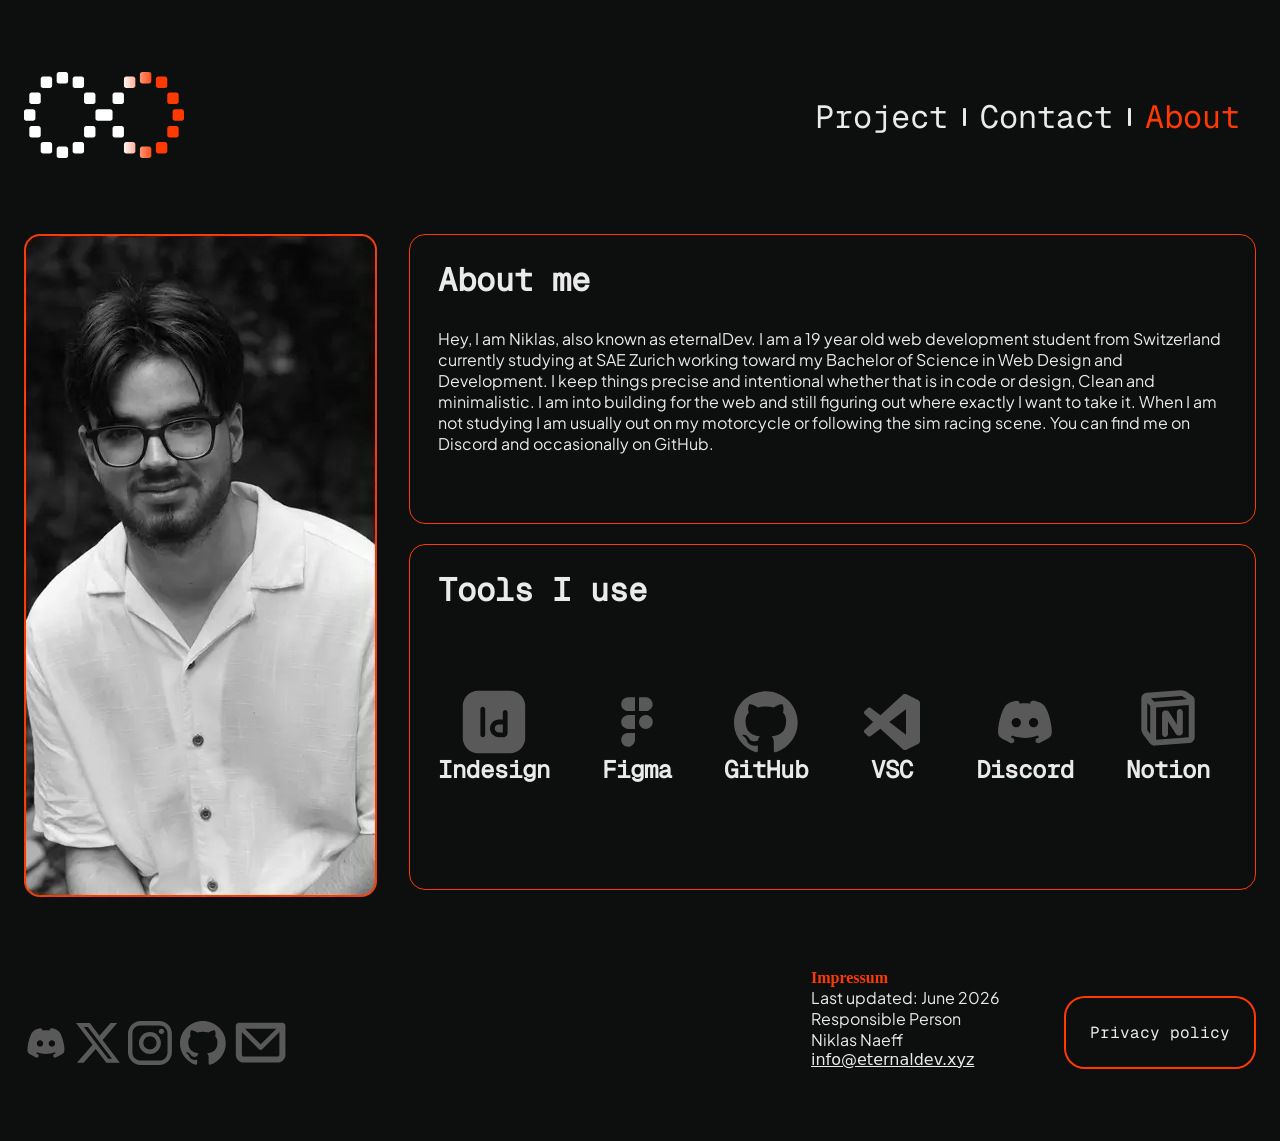
==== about-page.html @ a202dce9 "Refactor privacy policy and project pages with updated icons and improved structure - Updated privac" ====
<!DOCTYPE html>
<html lang="en">
<head>
  <meta charset="UTF-8">
  <meta name="viewport" content="width=device-width, initial-scale=1.0">
  <title>About</title>
  <meta name="About page about eternalDev" content="A about page about eternal, a web developer in Switzerland.">
  <link rel="stylesheet" href="css/base.css">
  <link rel="stylesheet" href="css/components.css">
  <link rel="stylesheet" href="css/page-about.css">
  <link rel="icon" type="image/svg+xml" href="assets/logo/fav_icon_dark.svg">
</head>
<body>
      <header>
        <a href="index.html" aria-label="Home Button" id="eternal-logo">
            <img aria-hidden="true" fetchpriority="high" sizes="5rem" class="eternal-logo" src="assets/logo/logo_eternaldev.svg" alt="Logo von eternaldev">
        </a>
        <nav>
            <ul id="main-navigation">
                <li class="navigation-btn" id="hometext-btn"><a href="index.html">Home</a></li>
                <li class="navigation-btn"> <a href="project-page.html">Project</a></li>
                <li class="navigation-btn"> <a href="contact-page.html">Contact</a></li>
                <li class="navigation-btn"> <a id="nav-active-btn" href="about-page.html">About</a></li>
            </ul>
        </nav>
      </header>

      <main>
        
        <section class="hero">

          <picture class="about-pic-desktop">
            <source srcset="assets/about_me/portfolio-square.webp" type="image/webp">
            <img src="assets/about_me/portfolio-square.png" alt="Portfolio picture of Niklas Naeff">
          </picture>

          <div class="text-icon-frame">
            <article class="about-frames">
              <h1>About me</h1>

              <picture class="about-pic-frame">
                <source media="(min-width: 804px)" type="image/webp"
                        srcset="assets/about_me/portfolio-mobile-1364.webp">
                <source type="image/webp"
                        srcset="assets/about_me/portfolio-mobile-682.webp">
                <source media="(min-width: 804px)" type="image/png"
                        srcset="assets/about_me/portfolio-mobile-1364.png">
                <img class="mobile-portfolio-pic"
                    src="assets/about_me/portfolio-mobile-682.png"
                    width="342" height="263"
                    alt="Portfolio picture of Niklas Naeff">
              </picture>

              <p>Hey, I am Niklas, also known as eternalDev. I am a 19 year old web development student from Switzerland currently studying at SAE Zurich working toward my Bachelor of Science in Web Design and Development. I keep things precise and intentional whether that is in code or design, Clean and minimalistic. I am into building for the web and still figuring out where exactly I want to take it. When I am not studying I am usually out on my motorcycle or following the sim racing scene. You can find me on Discord and occasionally on GitHub.</p>
            </article>
            <article class="about-frames">
              <h1 id="tools-i-use">Tools I use</h1>
              <div class="carousel" tabindex="-1">
                <div class="tool-container">
                    <div class="tool-frame">
                      <img src="assets/Icons/indesign_logo.svg" alt="" class="tools">
                      <h2>Indesign</h2>
                    </div>
                    <div class="tool-frame">
                      <img src="assets/Icons/figma_icon.svg" alt="" class="tools">
                      <h2>Figma</h2>
                    </div>
  
                    <div class="tool-frame">
                      <img src="assets/Icons/Github_Icon.svg" alt="" class="tools">
                      <h2>GitHub</h2>
                    </div>
                    <div class="tool-frame">
                      <img src="assets/Icons/vs code.svg" alt="" class="tools">
                      <h2>VSC</h2>
                    </div>
  
                    <div class="tool-frame">
                      <img src="assets/Icons/discord_icon.svg" alt="" class="tools">
                      <h2>Discord</h2>
                    </div>
                    <div class="tool-frame">
                      <img src="assets/Icons/Notion_Icon.svg" alt="" class="tools">
                      <h2>Notion</h2>
                    </div>

                    <div class="tool-frame">
                      <img src="assets/Icons/claude_icon.svg" alt="" class="tools">
                      <h2>Claude</h2>
                    </div>
                </div>
                  
                  
                 <div class="tool-container" id="tool-container-animation">
                    <div class="tool-frame">
                      <img src="assets/Icons/indesign_logo.svg" alt="" class="tools">
                      <h2>Indesign</h2>
                    </div>
                    <div class="tool-frame">
                      <img src="assets/Icons/figma_icon.svg" alt="" class="tools">
                      <h2>Figma</h2>
                    </div>
  
                    <div class="tool-frame">
                      <img src="assets/Icons/Github_Icon.svg" alt="" class="tools">
                      <h2>GitHub</h2>
                    </div>
                    <div class="tool-frame">
                      <img src="assets/Icons/vs code.svg" alt="" class="tools">
                      <h2>VSC</h2>
                    </div>
  
                    <div class="tool-frame">
                      <img src="assets/Icons/discord_icon.svg" alt="" class="tools">
                      <h2>Discord</h2>
                    </div>
                    <div class="tool-frame">
                      <img src="assets/Icons/Notion_Icon.svg" alt="" class="tools">
                      <h2>Notion</h2>
                    </div>

                    <div class="tool-frame">
                      <img src="assets/Icons/claude_icon.svg" alt="" class="tools">
                      <h2>Claude</h2>
                    </div>

              </div>
            </article>
          </div>
        </section>
      </main>

    <footer>
        <div class="icon-container"">
            <a target="_blank" href="https://discord.gg/aXktXPrN7G">
                <img src="assets/Icons/discord_icon.svg" alt="Icon from Discord" class="icon">
            </a>
            <a target="_blank" href="https://x.com/eternalDevxyz">    
                <img src="assets/Icons/twitter_icon.svg" alt="icon from twitter" class="icon">
            </a>
            <a target="_blank" href="https://www.instagram.com/eternaldev.xyz/">
                <img src="assets/Icons/insta_Icon.svg" alt="Icon from Instagram" class="icon">
            </a>
            <a target="_blank" href="https://github.com/eternalDevxyz?tab=repositories">
                <img src="assets/Icons/Github_Icon.svg" alt="Icon from Github" class="icon">
            </a>
            <a target="_blank" href="mailto:info@eternaldev.xyz">
                <img src="assets/Icons/E-mail_Icon.svg" alt="Icon for E-mails" class="icon">
            </a>
        </div>

        <div class="footer-legal-container">
            <section class="impressum">
                <h2 class="orange-text impressum">Impressum</h2>
                    <p class="impressum">Last updated: June 2026</p>
                    <p class="impressum">Responsible Person</p>
                    <p class="impressum">Niklas Naeff</p>
                    <a class="email-link impressum" href="mailto:info@eternaldev.xyz">info@eternaldev.xyz</a>
            </section>
            <a href="privacy-policy.html" class="cta">Privacy policy</a>
        </div>
    </footer>
</body>
</html>
---- css/base.css ----
/* Small Reset */
*::before,
*::after,
* {
  box-sizing: border-box;
  margin: 0;
  padding: 0;
}

a,
button {
  user-select: none;
  color: inherit;
  text-decoration: none;
}

body {
  display: flex;
  flex-direction: column;
  gap: 4.5rem;
  margin-top: 4.5rem;
  margin-bottom: 4.5rem;
  max-width: 1384px;
  margin-inline: auto;
  padding-inline: 24px;
  background: var(--color-bg);
  font-family: system-ui, sans-serif;
}

:root {
  --color-bg: #0d0e0e;
  --color-white: #eaeaea;
  --color-orange: #fe3a00;
  --color-lightblack: #121313;
  --color-blue: #1e90ff;
  --color-green: #5f9ea0;
}

@font-face {
  font-family: "geistmono";
  src: url("../assets/fonts/GeistMono-Regular.ttf") format("truetype");
  font-weight: 400;
  font-style: normal;
  font-display: swap;
}

@font-face {
  font-family: "plusjakartasans";
  src: url("../assets/fonts/PlusJakartaSans-Regular.ttf") format("truetype");
  font-weight: 400;
  font-style: normal;
  font-display: swap;
}

label {
  color: white;
}

main {
  display: flex;
  flex-direction: column;
  gap: 4.5rem;
}

h1,
h2,
h3,
h4 {
  font-family: "geistmono", "monospace";
  color: var(--color-white);
}

p {
  font-family: "plusjakartasans", "Segoe UI";
  color: var(--color-white);
  font-size: 1rem;
}

h1 {
  font-size: 2rem;
}

h2 {
  font-size: 1.5rem;
}

h3 {
  font-size: 1rem;
}

.orange-text {
  color: var(--color-orange);
}

.white-text {
  color: var(--color-white);
}

/* media queries */

@media (max-width: 692px) {
  body {
    margin-top: 0;
  }
}
---- css/components.css ----
/* components */

/* call to action button */
.cta {
  display: flex;
  padding: 1.5rem;
  min-height: 44px;
  flex-direction: column;
  justify-content: center;
  align-items: center;
  gap: 0.625rem;
  border-radius: 20.8px;
  border: 2px solid var(--Orange, #fe3a00);
  color: var(--white, #eaeaea);
  text-align: center;
  text-decoration: none;
  font-family: "geistmono", "monospace";
  cursor: pointer;
}

.cta:hover {
  background: #fe3a004d;
}

.button-right {
  align-self: flex-end;
}

/* project-buttons */

.project-radio-btn {
  position: absolute;
  opacity: 0;
  width: 1px;
  height: 1px;
  pointer-events: none;
}

.project-dev-btn {
  display: flex;
  justify-content: center;
  align-items: center;
  padding: 0.6em 1.25em;
  min-width: 106px;
  max-width: 159px;
  min-height: 35px;
  max-height: 45px;
  border-radius: 16px;
  border: 1px solid var(--color-orange);
  background: var(--color-lightblack);
  color: var(--color-white);
  font-family: "geistmono", "monospace";
  font-size: clamp(0.625rem, 2vw, 1rem);
  cursor: pointer;
  user-select: none;
}

.project-dev-btn:hover {
  color: var(--color-orange);
}

.project-design-btn {
  display: flex;
  justify-content: center;
  align-items: center;
  padding: 0.6em 1.25em;
  min-width: 106px;
  max-width: 159px;
  min-height: 35px;
  max-height: 45px;
  border-radius: 16px;
  border: var(--color-blue) 1px solid;
  background: var(--color-lightblack);
  color: var(--color-white);
  font-family: "geistmono", "monospace";
  font-size: clamp(0.625rem, 2vw, 1rem);
  cursor: pointer;
  user-select: none;
}

.project-design-btn:hover {
  color: var(--color-blue);
}

.project-collective-btn {
  display: flex;
  justify-content: center;
  align-items: center;
  padding: 0.6em 1.25em;
  min-width: 106px;
  max-width: 159px;
  min-height: 35px;
  max-height: 45px;
  border-radius: 16px;
  border: var(--color-green) 1px solid;
  background: var(--color-lightblack);
  color: var(--color-white);
  font-family: "geistmono", "monospace";
  font-size: clamp(0.625rem, 2vw, 1rem);
  cursor: pointer;
  user-select: none;
}

.project-collective-btn:hover {
  color: var(--color-green);
}

#project-btn-nonactive:hover {
  color: var(--color-white);
  cursor: default;
}

/* button extern  */
.button-extern {
  display: flex;
  flex-direction: row;
  gap: 0.5rem;
  color: var(--color-white);
  border-bottom: var(--color-orange) 1px solid;
  align-self: flex-end;
  width: fit-content;
  align-items: center;
  font-size: 1.5rem;
}

.button-extern:hover .text-extern,
.button-extern:hover .icon-arrow path {
  color: var(--color-orange);
  stroke: var(--color-orange);
}

.icon-arrow {
  vertical-align: middle;
  height: min-content;
}

.text-extern {
  color: var(--color-white);
  text-decoration: none;
  font-family: "geistmono", "monospace";
  font-size: 1rem;
}

/* css header */
header {
  display: flex;
  justify-content: space-between;
  align-items: center;
  text-decoration: none;
}

header li {
  list-style-type: none;
}

.navigation-btn a {
  font-family: "geistmono", "monospace";
  color: var(--color-white);
  font-size: clamp(1rem, 5vw, 2rem);
  margin: 1rem;
}

.navigation-btn {
  position: relative;
}

.navigation-btn:not(:last-child)::before {
  content: "";
  position: absolute;
  right: -1.6px;
  top: 50%;
  transform: translate(0, -50%);
  background: var(--color-white);
  width: 2.24px;
  height: 17.92px;
  border-radius: 20%;
}

.navigation-btn-active {
  font-family: "geistmono", "monospace";
  color: var(--color-orange);
  font-size: clamp(1rem, 1.5vw, 2rem);
  margin: 1rem;
  text-decoration: none;
}

#eternal-logo {
  min-height: 88px;
  min-width: 160px;
}

#main-navigation {
  display: flex;
  flex-direction: row;
  align-items: center;
  min-height: 80px;
}

#hometext-btn {
  display: none;
}

#nav-active-btn {
  color: var(--color-orange);
}
/* footer */
footer {
  display: flex;
  align-items: end;
  justify-content: space-between;
}

.footer-legal-container a {
  align-self: flex-end;
}

.icon-container {
  display: flex;
  gap: 0.5rem;
}

.footer-legal-container {
  display: flex;
  flex-direction: row;
  gap: 4rem;
}

.icon {
  height: 44px;
}

.impressum {
  font-size: 1rem;
}
.impressum > h2 {
  font-family: "plusjarkartasans", "Segoe UI";
}

.email-link {
  color: var(--color-white);
  text-decoration: underline;
}

/* media queries */

@media (max-width: 1024px) {
  .icon {
    height: 48px;
    width: 48px;
  }

  .footer-legal-container {
    flex-direction: column;
    gap: 2rem;
  }
  .footer-legal-container a {
    align-self: flex-start;
  }
}

@media (max-width: 692px) {
  #eternal-logo {
    display: none;
  }
  #hometext-btn {
    display: flex;
  }
  header {
    justify-content: center;
  }

  .project-dev-btn,
  .project-collective-btn,
  .project-design-btn {
    border-radius: 14px;
  }

  footer {
    flex-direction: row-reverse;
  }
  .icon-container {
    flex-direction: column;
  }
}
---- css/page-about.css ----
/* Small Reset */
*::before,
*::after,
* {
  box-sizing: border-box;
}

.hero {
  display: flex;
  flex-direction: row;
  align-items: start;
  justify-content: space-between;

  gap: 2rem;
}

.portfolio-pic {
  max-height: 656px;
  max-width: auto;
}

.mobile-portfolio-pic {
  display: none;
  align-self: center;
  width: 100%;
  height: auto;
}

.about-frames {
  display: flex;
  padding: 1.5rem 1.75rem;
  flex-direction: column;
  align-items: flex-start;
  border-radius: 16px;
  min-width: 0;
  flex: 1 1 0;
  border: var(--color-orange) 1px solid;
}

.about-frames > h1 {
  padding-bottom: 1.75rem;
}

#tools-i-use {
  padding-bottom: 0;
}

.tool-container {
  display: flex;
  gap: 3.25rem;
  align-self: stretch;
  margin-top: auto;
  margin-bottom: auto;
  animation: spin 10s infinite linear;
  padding-right: 3.25rem;
}

.about-pic-desktop {
  width: 353px;
  height: 663px;
}

@keyframes spin {
  from {
    translate: 0;
  }
  to {
    translate: -100%;
  }
}

.carousel {
  margin: 80px auto;
  width: 100%;
  display: flex;
  overflow-x: auto;
  scrollbar-width: none;
}

.tools {
  height: 64px;
  width: 64px;
}

.tool-frame {
  flex: 0 0 0;
  display: flex;
  flex-direction: column;
  align-items: center;
}

.tool-mobilelayout {
  display: flex;
  gap: 3.25rem;
}

.tool-name {
  text-align: center;
}

.text-icon-frame {
  display: flex;
  flex-direction: column;
  gap: 1.25rem;
  align-self: stretch;
  max-width: 1008px;
  max-height: 656px;
  min-width: 0;
}

/* media queries */

@media (max-width: 1024px) {
  .about-pic-desktop {
    display: none;
  }

  .mobile-portfolio-pic {
    display: flex;
    margin-bottom: 28px;
  }

  .text-icon-frame {
    max-height: none;
  }
}

@media (max-width: 692px) {
  .hero {
    flex-direction: column;
    align-items: stretch;
  }

  .about-pic-frame {
    display: flex;
    justify-content: space-around;
    width: 100%;
  }

  .tool-container {
    display: grid;
    grid-template-columns: 1fr 1fr;
    width: 100%;
    animation: none;
    padding-right: 0;
  }

  #tool-container-animation {
    display: none;
  }
}

@media (prefers-reduced-motion: reduce) {
  .carousel {
    scrollbar-width: thin;
    scrollbar-color: var(--color-orange) transparent;
    padding-bottom: 1.25rem;
  }

  .tool-container {
    animation: none;
    width: max-content;
    justify-content: flex-start;
    padding-right: 0;
  }

  #tool-container-animation {
    display: none;
  }
}
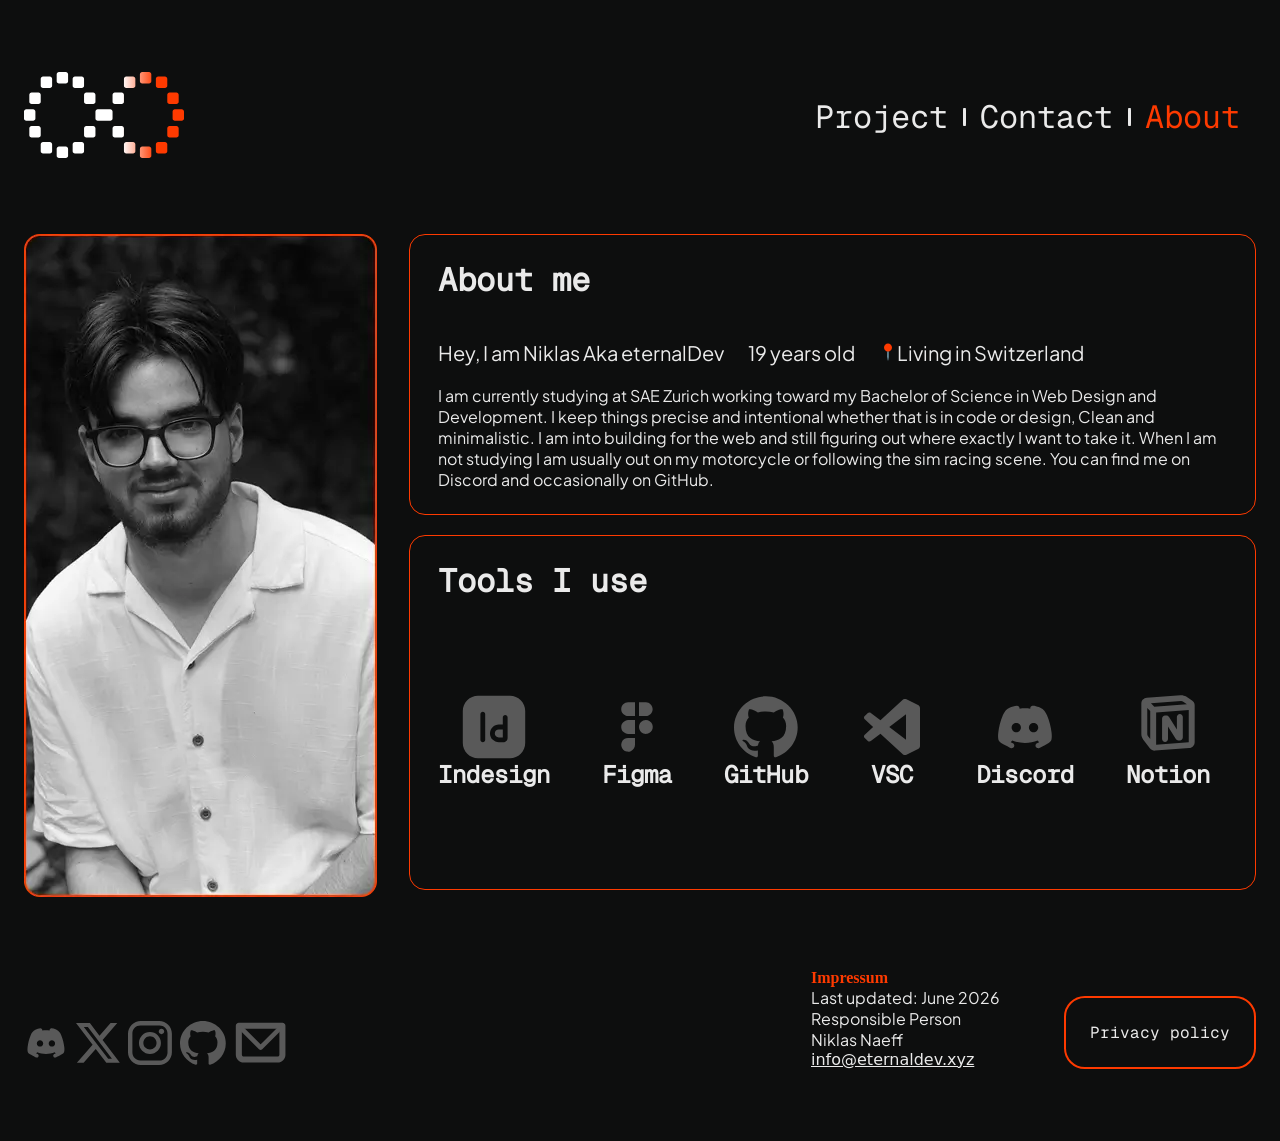
==== commit dda692a7: "Refactor about section layout for improved readability and add location icon" ====
--- a/about-page.html
+++ b/about-page.html
@@ -8,7 +8,12 @@
   <link rel="stylesheet" href="css/base.css">
   <link rel="stylesheet" href="css/components.css">
   <link rel="stylesheet" href="css/page-about.css">
-  <link rel="icon" type="image/svg+xml" href="assets/logo/fav_icon_dark.svg">
+<link rel="icon" type="image/png" href="/assets/logo/favicon-96x96.png" sizes="96x96" />
+<link rel="icon" type="image/svg+xml" href="/assets/logo/favicon.svg" />
+<link rel="shortcut icon" href="/assets/logo/favicon.ico" />
+<link rel="apple-touch-icon" sizes="180x180" href="/assets/logo/apple-touch-icon.png" />
+<meta name="apple-mobile-web-app-title" content="eternalDev" />
+<link rel="manifest" href="/assets/logo/site.webmanifest" />
 </head>
 <body>
       <header>
@@ -50,10 +55,15 @@
                     width="342" height="263"
                     alt="Portfolio picture of Niklas Naeff">
               </picture>
-
-              <p>Hey, I am Niklas, also known as eternalDev. I am a 19 year old web development student from Switzerland currently studying at SAE Zurich working toward my Bachelor of Science in Web Design and Development. I keep things precise and intentional whether that is in code or design, Clean and minimalistic. I am into building for the web and still figuring out where exactly I want to take it. When I am not studying I am usually out on my motorcycle or following the sim racing scene. You can find me on Discord and occasionally on GitHub.</p>
+              <ul class="head-about-text">
+                <p>Hey, I am Niklas Aka eternalDev</p>
+                <p>19 years old</p>
+                <p class="location-pin">Living in Switzerland</p>
+              </ul>
+              <p>
+                I am currently studying at SAE Zurich working toward my Bachelor of Science in Web Design and Development. I keep things precise and intentional whether that is in code or design, Clean and minimalistic. I am into building for the web and still figuring out where exactly I want to take it. When I am not studying I am usually out on my motorcycle or following the sim racing scene. You can find me on Discord and occasionally on GitHub.</p>
             </article>
-            <article class="about-frames">
+            <article id="about-text-frame" class="about-frames">
               <h1 id="tools-i-use">Tools I use</h1>
               <div class="carousel" tabindex="-1">
                 <div class="tool-container">
@@ -129,36 +139,70 @@
           </div>
         </section>
       </main>
-
-    <footer>
-        <div class="icon-container"">
-            <a target="_blank" href="https://discord.gg/aXktXPrN7G">
-                <img src="assets/Icons/discord_icon.svg" alt="Icon from Discord" class="icon">
-            </a>
-            <a target="_blank" href="https://x.com/eternalDevxyz">    
-                <img src="assets/Icons/twitter_icon.svg" alt="icon from twitter" class="icon">
-            </a>
-            <a target="_blank" href="https://www.instagram.com/eternaldev.xyz/">
-                <img src="assets/Icons/insta_Icon.svg" alt="Icon from Instagram" class="icon">
-            </a>
-            <a target="_blank" href="https://github.com/eternalDevxyz?tab=repositories">
-                <img src="assets/Icons/Github_Icon.svg" alt="Icon from Github" class="icon">
-            </a>
-            <a target="_blank" href="mailto:info@eternaldev.xyz">
-                <img src="assets/Icons/E-mail_Icon.svg" alt="Icon for E-mails" class="icon">
-            </a>
-        </div>
-
-        <div class="footer-legal-container">
-            <section class="impressum">
-                <h2 class="orange-text impressum">Impressum</h2>
-                    <p class="impressum">Last updated: June 2026</p>
-                    <p class="impressum">Responsible Person</p>
-                    <p class="impressum">Niklas Naeff</p>
-                    <a class="email-link impressum" href="mailto:info@eternaldev.xyz">info@eternaldev.xyz</a>
-            </section>
-            <a href="privacy-policy.html" class="cta">Privacy policy</a>
-        </div>
+  <footer>
+      <div class="icon-container">
+        <a target="_blank" href="https://discord.gg/aXktXPrN7G"
+            aria-label="Discord link opens in new tab">
+          <img
+            loading="lazy"
+            src="assets/Icons/discord_icon.svg"
+            alt="Icon from Discord"
+            class="icon"¨
+          />
+        </a>
+        <a target="_blank" href="https://x.com/eternalDevxyz"
+        aria-label="Twitter link opens in new tab">
+          <img
+            loading="lazy"
+            src="assets/Icons/twitter_icon.svg"
+            alt="icon from twitter"
+            class="icon"
+          />
+        </a>
+        <a target="_blank" href="https://www.instagram.com/eternaldev.xyz/"
+            aria-label="Instagram link opens in new tab">
+          <img
+            loading="lazy"
+            src="assets/Icons/insta_Icon.svg"
+            alt="Icon from Instagram"
+            class="icon"
+          />
+        </a>
+        <a
+          target="_blank"
+          href="https://github.com/eternalDevxyz?tab=repositories"
+                      aria-label="Github link opens in new tab"
+        >
+          <img
+            loading="lazy"
+            src="assets/Icons/Github_Icon.svg"
+            alt="Icon from Github"
+            class="icon"
+          />
+        </a>
+        <a target="_blank" href="mailto:info@eternaldev.xyz"
+            aria-label="Mail link opens in your mail application">
+          <img
+            loading="lazy"
+            src="assets/Icons/E-mail_Icon.svg"
+            alt="Icon for E-mails"
+            class="icon"
+          />
+        </a>
+      </div>
+
+      <div class="footer-legal-container">
+        <section class="impressum">
+          <h2 class="orange-text impressum">Impressum</h2>
+          <p class="impressum">Last updated: June 2026</p>
+          <p class="impressum">Responsible Person</p>
+          <p class="impressum">Niklas Naeff</p>
+          <a class="email-link impressum" href="mailto:info@eternaldev.xyz"
+            >info@eternaldev.xyz</a
+          >
+        </section>
+        <a href="privacy-policy.html" class="cta">Privacy policy</a>
+      </div>
     </footer>
 </body>
 </html>
--- a/css/base.css
+++ b/css/base.css
@@ -27,6 +27,18 @@
   font-family: system-ui, sans-serif;
 }
 
+label {
+  color: white;
+}
+
+main {
+  display: flex;
+  flex-direction: column;
+  gap: 4.5rem;
+}
+
+/* variables */
+
 :root {
   --color-bg: #0d0e0e;
   --color-white: #eaeaea;
@@ -35,6 +47,8 @@
   --color-blue: #1e90ff;
   --color-green: #5f9ea0;
 }
+
+/* typo */
 
 @font-face {
   font-family: "geistmono";
@@ -52,15 +66,6 @@
   font-display: swap;
 }
 
-label {
-  color: white;
-}
-
-main {
-  display: flex;
-  flex-direction: column;
-  gap: 4.5rem;
-}
 
 h1,
 h2,
--- a/css/page-about.css
+++ b/css/page-about.css
@@ -14,6 +14,8 @@
   gap: 2rem;
 }
 
+/* Portfolio-Picture */
+
 .portfolio-pic {
   max-height: 656px;
   max-width: auto;
@@ -26,6 +28,8 @@
   height: auto;
 }
 
+/* about-text */
+
 .about-frames {
   display: flex;
   padding: 1.5rem 1.75rem;
@@ -33,13 +37,40 @@
   align-items: flex-start;
   border-radius: 16px;
   min-width: 0;
-  flex: 1 1 0;
+  min-height: 0;
   border: var(--color-orange) 1px solid;
-}
-
-.about-frames > h1 {
-  padding-bottom: 1.75rem;
-}
+  gap: 1.25rem;
+}
+
+#about-text-frame{
+  flex-grow: 1;
+}
+
+
+.head-about-text{
+display: flex;
+justify-content: start;
+gap: 1.5rem;
+align-items: center;
+align-self: stretch;
+flex-wrap: wrap;
+}
+
+.head-about-text p{
+  font-size: 1.25rem;
+  text-align: center;
+}
+
+.location-pin{
+  display: flex;
+  align-items: center;
+}
+
+.location-pin::before{
+  content: url(../assets/Icons/pin_icon.svg);
+}
+
+/* tools i use */
 
 #tools-i-use {
   padding-bottom: 0;
@@ -47,6 +78,7 @@
 
 .tool-container {
   display: flex;
+  flex: 0 0 max-content;
   gap: 3.25rem;
   align-self: stretch;
   margin-top: auto;
@@ -60,17 +92,8 @@
   height: 663px;
 }
 
-@keyframes spin {
-  from {
-    translate: 0;
-  }
-  to {
-    translate: -100%;
-  }
-}
-
 .carousel {
-  margin: 80px auto;
+  margin: auto;
   width: 100%;
   display: flex;
   overflow-x: auto;
@@ -83,7 +106,7 @@
 }
 
 .tool-frame {
-  flex: 0 0 0;
+  flex: 0 0 auto;
   display: flex;
   flex-direction: column;
   align-items: center;
@@ -104,7 +127,7 @@
   gap: 1.25rem;
   align-self: stretch;
   max-width: 1008px;
-  max-height: 656px;
+  height: 656px;
   min-width: 0;
 }
 
@@ -121,7 +144,15 @@
   }
 
   .text-icon-frame {
-    max-height: none;
+    height: auto;
+  }
+
+  .about-frames {
+    height: max-content;
+  }
+
+  .head-about-text{
+    flex-direction: column;
   }
 }
 
@@ -143,6 +174,7 @@
     width: 100%;
     animation: none;
     padding-right: 0;
+    flex: 1 1 auto;
   }
 
   #tool-container-animation {
@@ -168,3 +200,12 @@
     display: none;
   }
 }
+
+@keyframes spin {
+  from {
+    translate: 0;
+  }
+  to {
+    translate: -100%;
+  }
+}
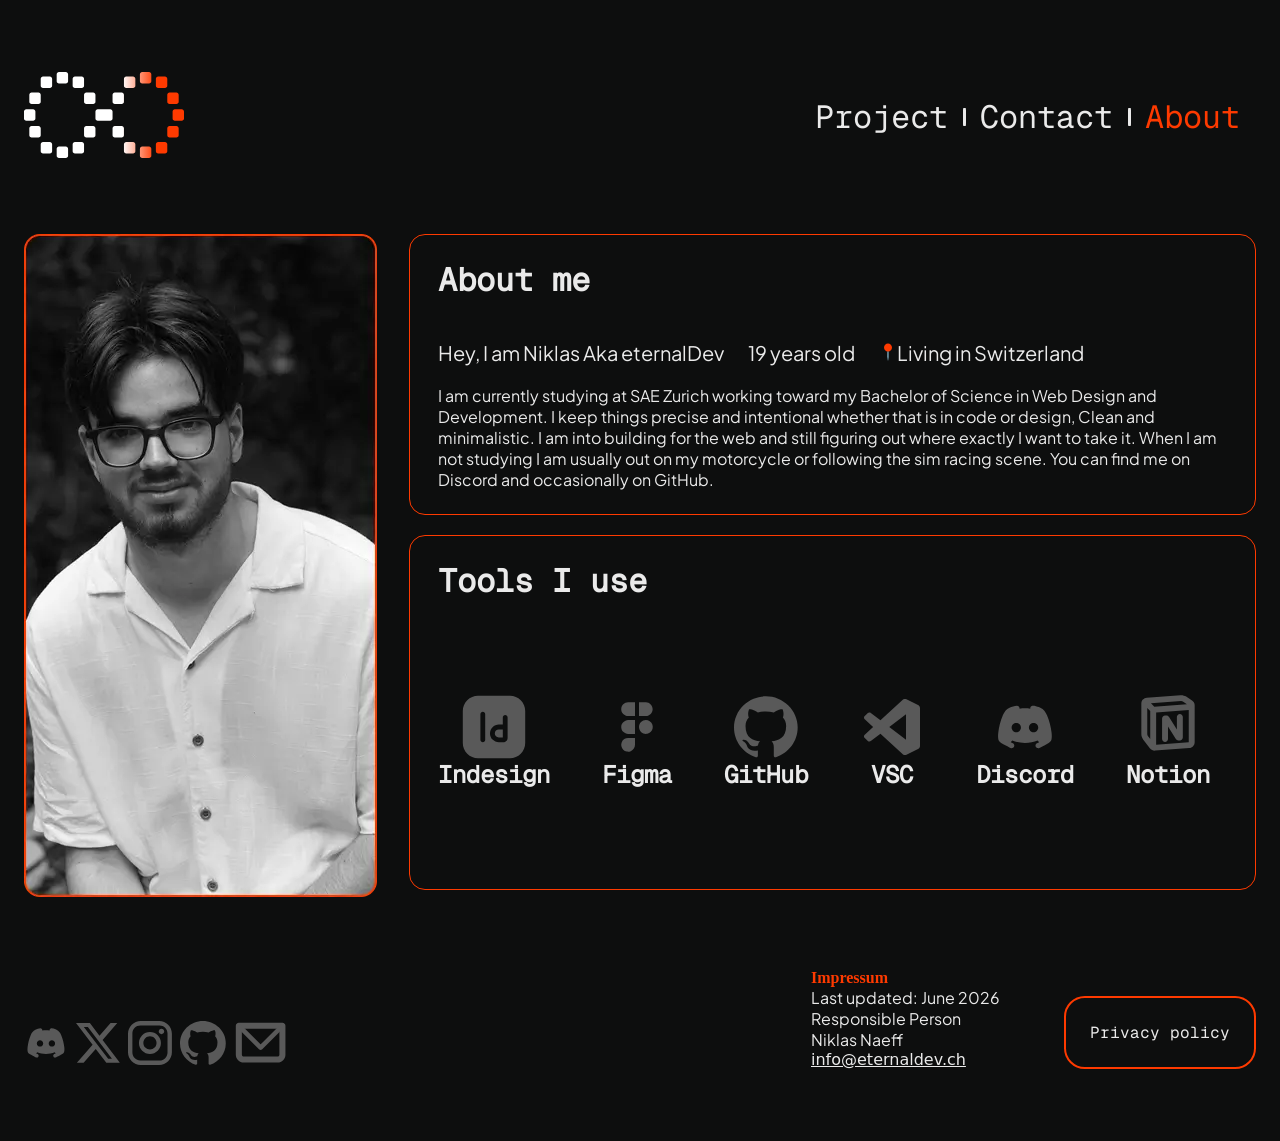
==== commit ebc3a1ae: "update privacy policy and contact email address" ====
--- a/about-page.html
+++ b/about-page.html
@@ -4,7 +4,7 @@
   <meta charset="UTF-8">
   <meta name="viewport" content="width=device-width, initial-scale=1.0">
   <title>About</title>
-  <meta name="About page about eternalDev" content="A about page about eternal, a web developer in Switzerland.">
+  <meta name="description" content="A about page about eternal, a web developer from Switzerland."/>
   <link rel="stylesheet" href="css/base.css">
   <link rel="stylesheet" href="css/components.css">
   <link rel="stylesheet" href="css/page-about.css">
@@ -17,10 +17,11 @@
 </head>
 <body>
       <header>
-        <a href="index.html" aria-label="Home Button" id="eternal-logo">
+        <nav>
+            <a href="index.html" aria-label="Home Button" id="eternal-logo">
             <img aria-hidden="true" fetchpriority="high" sizes="5rem" class="eternal-logo" src="assets/logo/logo_eternaldev.svg" alt="Logo von eternaldev">
-        </a>
-        <nav>
+            </a>
+            
             <ul id="main-navigation">
                 <li class="navigation-btn" id="hometext-btn"><a href="index.html">Home</a></li>
                 <li class="navigation-btn"> <a href="project-page.html">Project</a></li>
@@ -180,7 +181,7 @@
             class="icon"
           />
         </a>
-        <a target="_blank" href="mailto:info@eternaldev.xyz"
+        <a target="_blank" href="mailto:info@eternaldev.ch"
             aria-label="Mail link opens in your mail application">
           <img
             loading="lazy"
@@ -197,8 +198,8 @@
           <p class="impressum">Last updated: June 2026</p>
           <p class="impressum">Responsible Person</p>
           <p class="impressum">Niklas Naeff</p>
-          <a class="email-link impressum" href="mailto:info@eternaldev.xyz"
-            >info@eternaldev.xyz</a
+          <a class="email-link impressum" href="mailto:info@eternaldev.ch"
+            >info@eternaldev.ch</a
           >
         </section>
         <a href="privacy-policy.html" class="cta">Privacy policy</a>
--- a/css/components.css
+++ b/css/components.css
@@ -142,7 +142,7 @@
 }
 
 /* css header */
-header {
+nav {
   display: flex;
   justify-content: space-between;
   align-items: center;
@@ -265,7 +265,8 @@
   #hometext-btn {
     display: flex;
   }
-  header {
+  
+  nav {
     justify-content: center;
   }
 
--- a/css/page-about.css
+++ b/css/page-about.css
@@ -182,6 +182,15 @@
   }
 }
 
+@keyframes spin {
+  from {
+    translate: 0;
+  }
+  to {
+    translate: -100%;
+  }
+}
+
 @media (prefers-reduced-motion: reduce) {
   .carousel {
     scrollbar-width: thin;
@@ -200,12 +209,3 @@
     display: none;
   }
 }
-
-@keyframes spin {
-  from {
-    translate: 0;
-  }
-  to {
-    translate: -100%;
-  }
-}
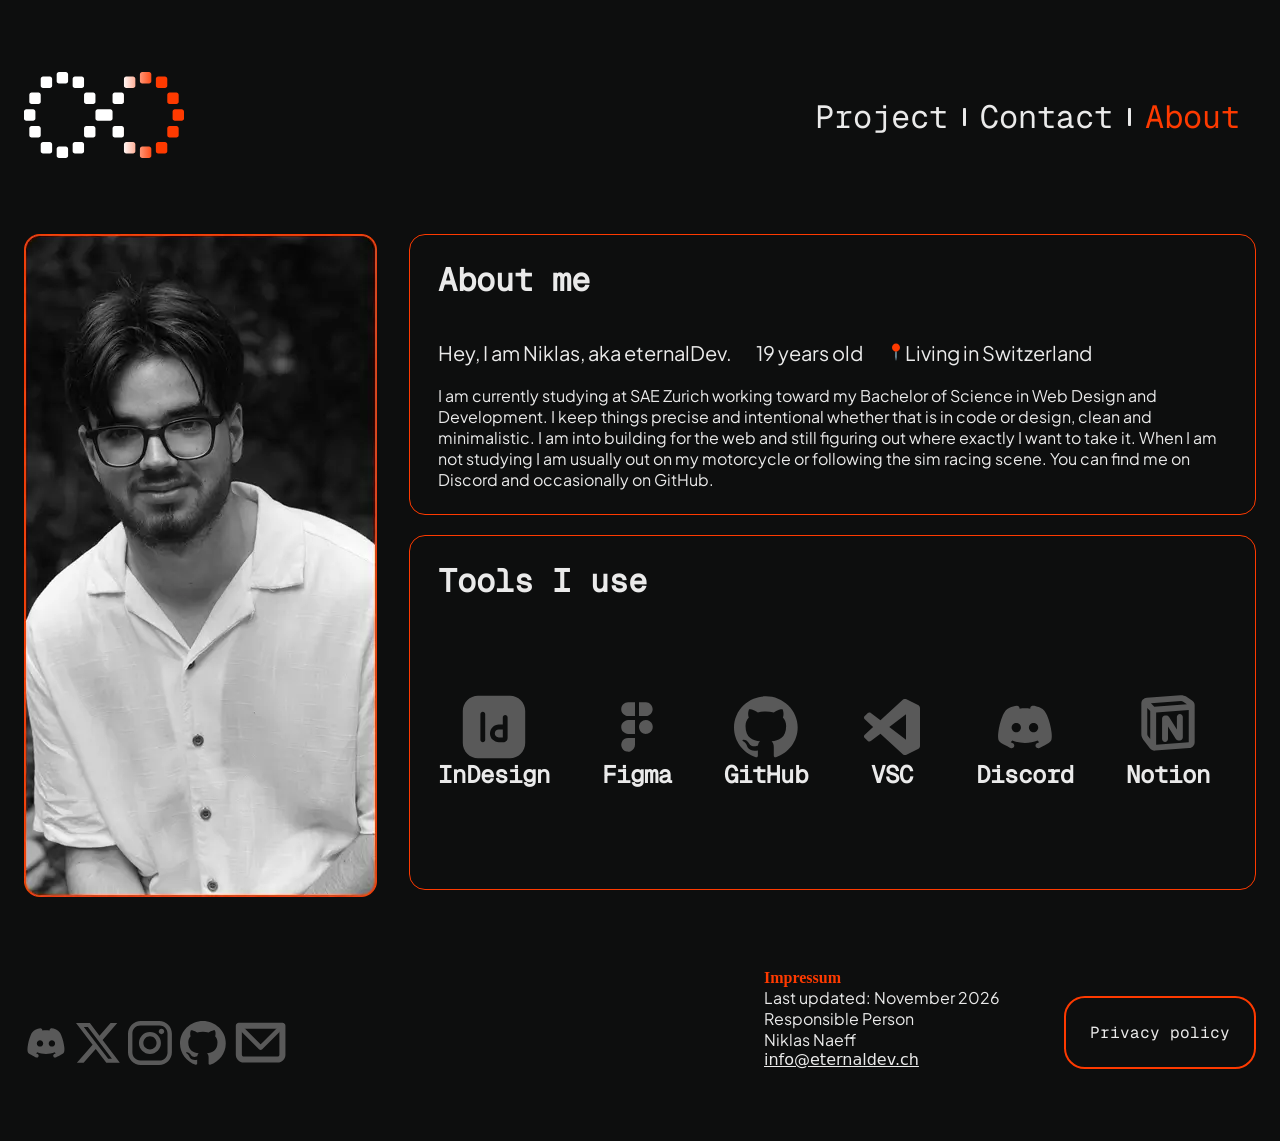
==== commit 649f04b4: "add robots.txt and sitemap.xml, add a nothing to see here at the moment message to an empty filter t" ====
--- a/about-page.html
+++ b/about-page.html
@@ -3,8 +3,8 @@
 <head>
   <meta charset="UTF-8">
   <meta name="viewport" content="width=device-width, initial-scale=1.0">
-  <title>About</title>
-  <meta name="description" content="A about page about eternal, a web developer from Switzerland."/>
+  <title>About Niklas Naeff | eternalDev</title>
+  <meta name="description" content="Learn about Niklas Naeff, a web design and development student in Zurich, Switzerland, and his approach to building precise, minimal digital experiences."/>
   <link rel="stylesheet" href="css/base.css">
   <link rel="stylesheet" href="css/components.css">
   <link rel="stylesheet" href="css/page-about.css">
@@ -57,12 +57,12 @@
                     alt="Portfolio picture of Niklas Naeff">
               </picture>
               <ul class="head-about-text">
-                <p>Hey, I am Niklas Aka eternalDev</p>
+                <p>Hey, I am Niklas, aka eternalDev.</p>
                 <p>19 years old</p>
                 <p class="location-pin">Living in Switzerland</p>
               </ul>
               <p>
-                I am currently studying at SAE Zurich working toward my Bachelor of Science in Web Design and Development. I keep things precise and intentional whether that is in code or design, Clean and minimalistic. I am into building for the web and still figuring out where exactly I want to take it. When I am not studying I am usually out on my motorcycle or following the sim racing scene. You can find me on Discord and occasionally on GitHub.</p>
+                I am currently studying at SAE Zurich working toward my Bachelor of Science in Web Design and Development. I keep things precise and intentional whether that is in code or design, clean and minimalistic. I am into building for the web and still figuring out where exactly I want to take it. When I am not studying I am usually out on my motorcycle or following the sim racing scene. You can find me on Discord and occasionally on GitHub.</p>
             </article>
             <article id="about-text-frame" class="about-frames">
               <h1 id="tools-i-use">Tools I use</h1>
@@ -70,7 +70,7 @@
                 <div class="tool-container">
                     <div class="tool-frame">
                       <img src="assets/Icons/indesign_logo.svg" alt="" class="tools">
-                      <h2>Indesign</h2>
+                      <h2>InDesign</h2>
                     </div>
                     <div class="tool-frame">
                       <img src="assets/Icons/figma_icon.svg" alt="" class="tools">
@@ -105,7 +105,7 @@
                  <div class="tool-container" id="tool-container-animation">
                     <div class="tool-frame">
                       <img src="assets/Icons/indesign_logo.svg" alt="" class="tools">
-                      <h2>Indesign</h2>
+                      <h2>InDesign</h2>
                     </div>
                     <div class="tool-frame">
                       <img src="assets/Icons/figma_icon.svg" alt="" class="tools">
@@ -172,12 +172,12 @@
         <a
           target="_blank"
           href="https://github.com/eternalDevxyz?tab=repositories"
-                      aria-label="Github link opens in new tab"
+                      aria-label="GitHub link opens in new tab"
         >
           <img
             loading="lazy"
             src="assets/Icons/Github_Icon.svg"
-            alt="Icon from Github"
+            alt="Icon from GitHub"
             class="icon"
           />
         </a>
@@ -195,7 +195,7 @@
       <div class="footer-legal-container">
         <section class="impressum">
           <h2 class="orange-text impressum">Impressum</h2>
-          <p class="impressum">Last updated: June 2026</p>
+          <p class="impressum">Last updated: November 2026</p>
           <p class="impressum">Responsible Person</p>
           <p class="impressum">Niklas Naeff</p>
           <a class="email-link impressum" href="mailto:info@eternaldev.ch"
